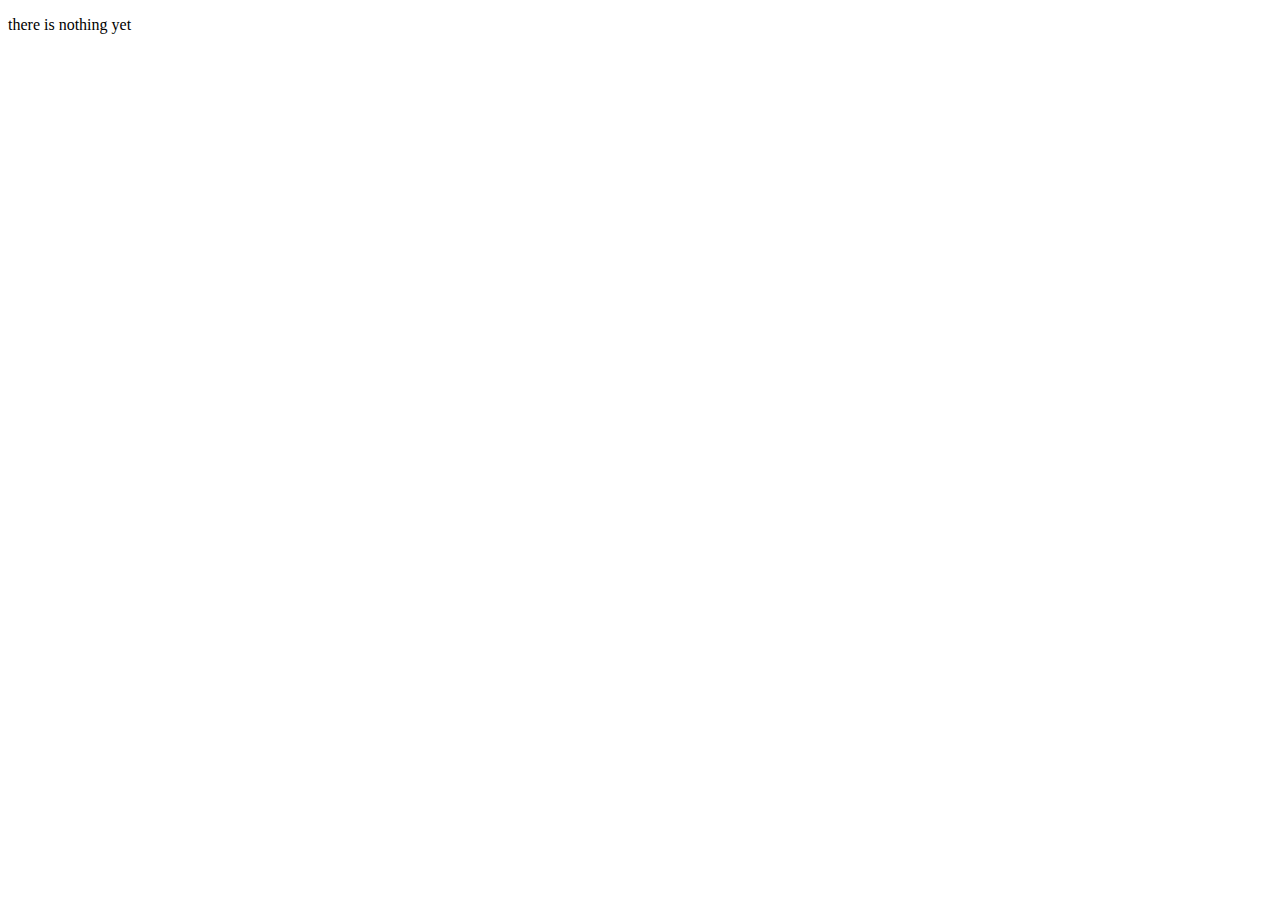
==== index.html @ 6441d5ab "added index.html" ====
<!DOCTYPE html>
<html lang="en">
<head>
    <meta charset="UTF-8">
    <meta name="viewport" content="width=device-width, initial-scale=1.0">
    <title>Hi, I'm Katarni</title>
</head>
<body>
    <p>there is nothing yet</p>
</body>
</html>
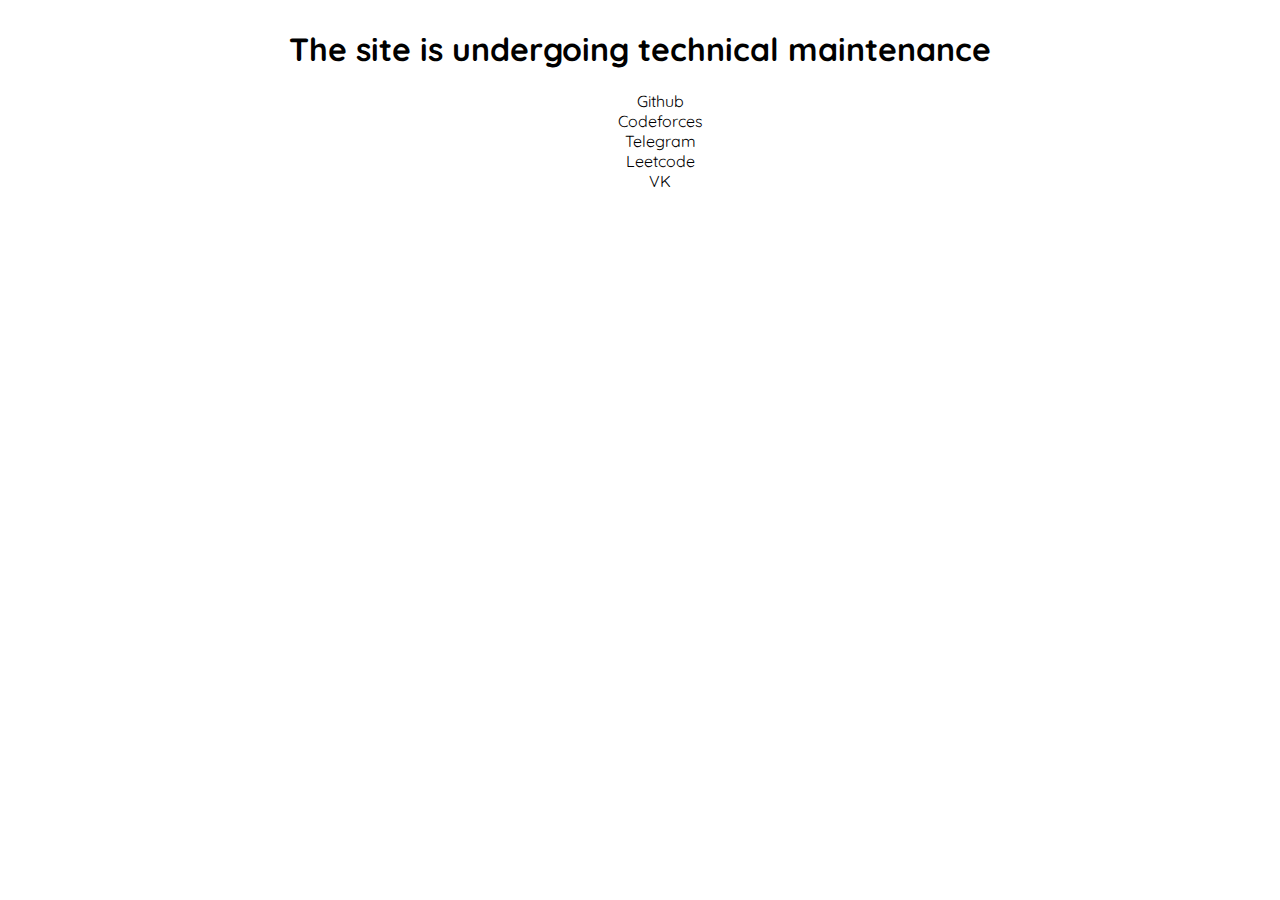
==== commit 3f639ce8: "temp site" ====
--- a/index.html
+++ b/index.html
@@ -4,8 +4,22 @@
     <meta charset="UTF-8">
     <meta name="viewport" content="width=device-width, initial-scale=1.0">
     <title>Hi, I'm Katarni</title>
+    <link rel="preconnect" href="https://fonts.googleapis.com">
+    <link rel="preconnect" href="https://fonts.gstatic.com" crossorigin>
+    <link href="https://fonts.googleapis.com/css2?family=Quicksand:wght@300..700&display=swap" rel="stylesheet">
+    <link rel="stylesheet" href="style.css">
 </head>
 <body>
-    <p>there is nothing yet</p>
+    <main>
+        <h1 id="title-text">The site is undergoing technical maintenance</h1>
+
+        <ul>
+            <li class="link-li"><a class="link-text" href="https://github.com/Katarni">Github</a></li>
+            <li class="link-li"><a class="link-text" href="https://codeforces.com/profile/Katarni">Codeforces</a></li>
+            <li class="link-li"><a class="link-text" href="https://t.me/Katarni">Telegram</a></li>
+            <li class="link-li"><a class="link-text" href="https://leetcode.com/u/katarni/">Leetcode</a></li>
+            <li class="link-li"><a class="link-text" href="https://vk.com/katarni">VK</a></li>
+        </ul>
+    </main>
 </body>
 </html>--- a/style.css
+++ b/style.css
@@ -0,0 +1,25 @@
+body {
+    display: flex;
+    align-items: center;
+    justify-content: center;
+}
+
+#title-text {
+    text-align: center;
+    font-family: "Quicksand", sans-serif;
+    font-optical-sizing: auto;
+    font-style: normal;
+}
+
+.link-li {
+    list-style: none;
+    text-align: center;
+}
+
+.link-text {
+    text-decoration: none;
+    font-family: "Quicksand", sans-serif;
+    font-optical-sizing: auto;
+    font-style: normal;
+    color: black;
+}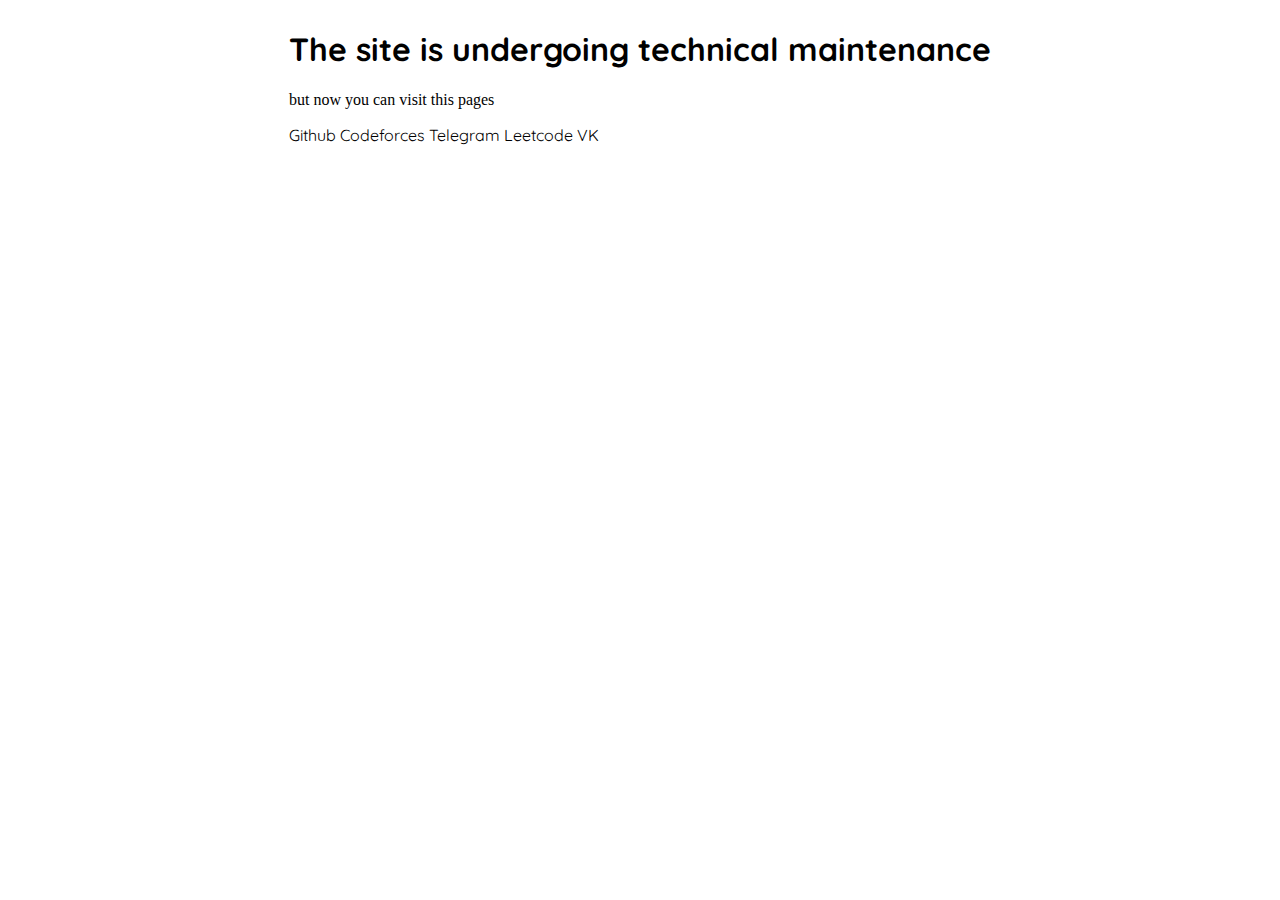
==== commit 4caac896: "added favicon" ====
--- a/index.html
+++ b/index.html
@@ -8,18 +8,19 @@
     <link rel="preconnect" href="https://fonts.gstatic.com" crossorigin>
     <link href="https://fonts.googleapis.com/css2?family=Quicksand:wght@300..700&display=swap" rel="stylesheet">
     <link rel="stylesheet" href="style.css">
+    <link rel="icon" type="image/x-icon" href="img/favicon.ico">
 </head>
 <body>
     <main>
         <h1 id="title-text">The site is undergoing technical maintenance</h1>
 
-        <ul>
-            <li class="link-li"><a class="link-text" href="https://github.com/Katarni">Github</a></li>
-            <li class="link-li"><a class="link-text" href="https://codeforces.com/profile/Katarni">Codeforces</a></li>
-            <li class="link-li"><a class="link-text" href="https://t.me/Katarni">Telegram</a></li>
-            <li class="link-li"><a class="link-text" href="https://leetcode.com/u/katarni/">Leetcode</a></li>
-            <li class="link-li"><a class="link-text" href="https://vk.com/katarni">VK</a></li>
-        </ul>
+        <p id="visit-pages-text">but now you can visit this pages</p>
+
+        <a class="link-text" href="https://github.com/Katarni">Github</a>
+        <a class="link-text" href="https://codeforces.com/profile/Katarni">Codeforces</a>
+        <a class="link-text" href="https://t.me/Katarni">Telegram</a>
+        <a class="link-text" href="https://leetcode.com/u/katarni/">Leetcode</a>
+        <a class="link-text" href="https://vk.com/katarni">VK</a>
     </main>
 </body>
 </html>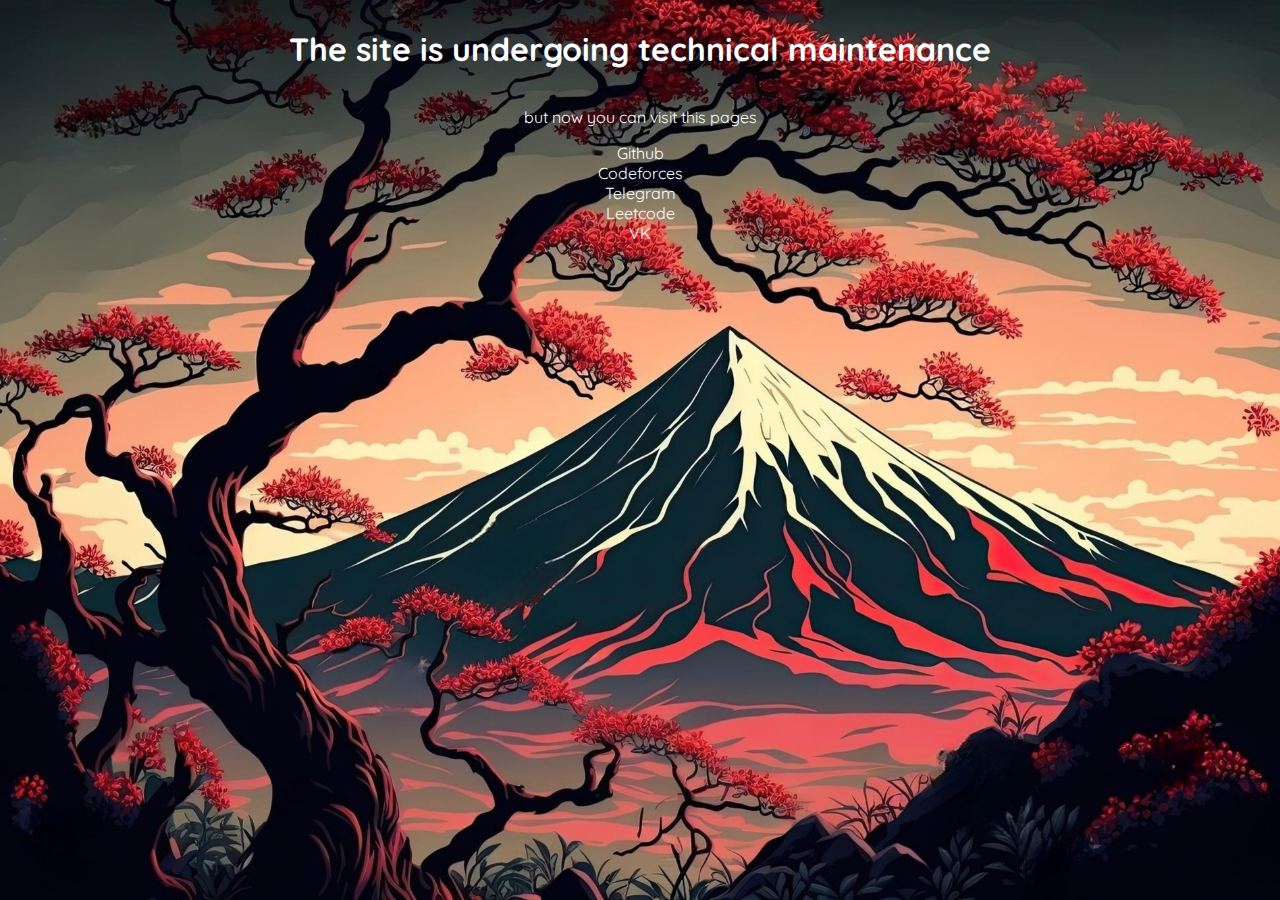
==== commit 07d0d67d: "added background" ====
--- a/index.html
+++ b/index.html
@@ -12,9 +12,13 @@
 </head>
 <body>
     <main>
-        <h1 id="title-text">The site is undergoing technical maintenance</h1>
+        <div class="text-holder">
+            <h1 id="title-text">The site is undergoing technical maintenance</h1>
+        </div>
 
-        <p id="visit-pages-text">but now you can visit this pages</p>
+        <div class="text-holder">
+            <p id="visit-pages-text">but now you can visit this pages</p>
+        </div>
 
         <a class="link-text" href="https://github.com/Katarni">Github</a>
         <a class="link-text" href="https://codeforces.com/profile/Katarni">Codeforces</a>
--- a/style.css
+++ b/style.css
@@ -1,25 +1,30 @@
 body {
+    font-family: "Quicksand", sans-serif;
+    font-optical-sizing: auto;
+    font-style: normal;
+    color: white;
+
+    background: url(img/back.jpg) no-repeat center center fixed;
+    background-size: cover;
+}
+
+main {
     display: flex;
+    flex-direction: column;
     align-items: center;
     justify-content: center;
 }
 
-#title-text {
-    text-align: center;
-    font-family: "Quicksand", sans-serif;
-    font-optical-sizing: auto;
-    font-style: normal;
+.text-holder {
+    height: fit-content;
 }
 
-.link-li {
-    list-style: none;
+#title-text, #visit-pages-text {
     text-align: center;
 }
 
 .link-text {
     text-decoration: none;
-    font-family: "Quicksand", sans-serif;
-    font-optical-sizing: auto;
-    font-style: normal;
-    color: black;
-}+    text-align: center;
+    color: white;
+}
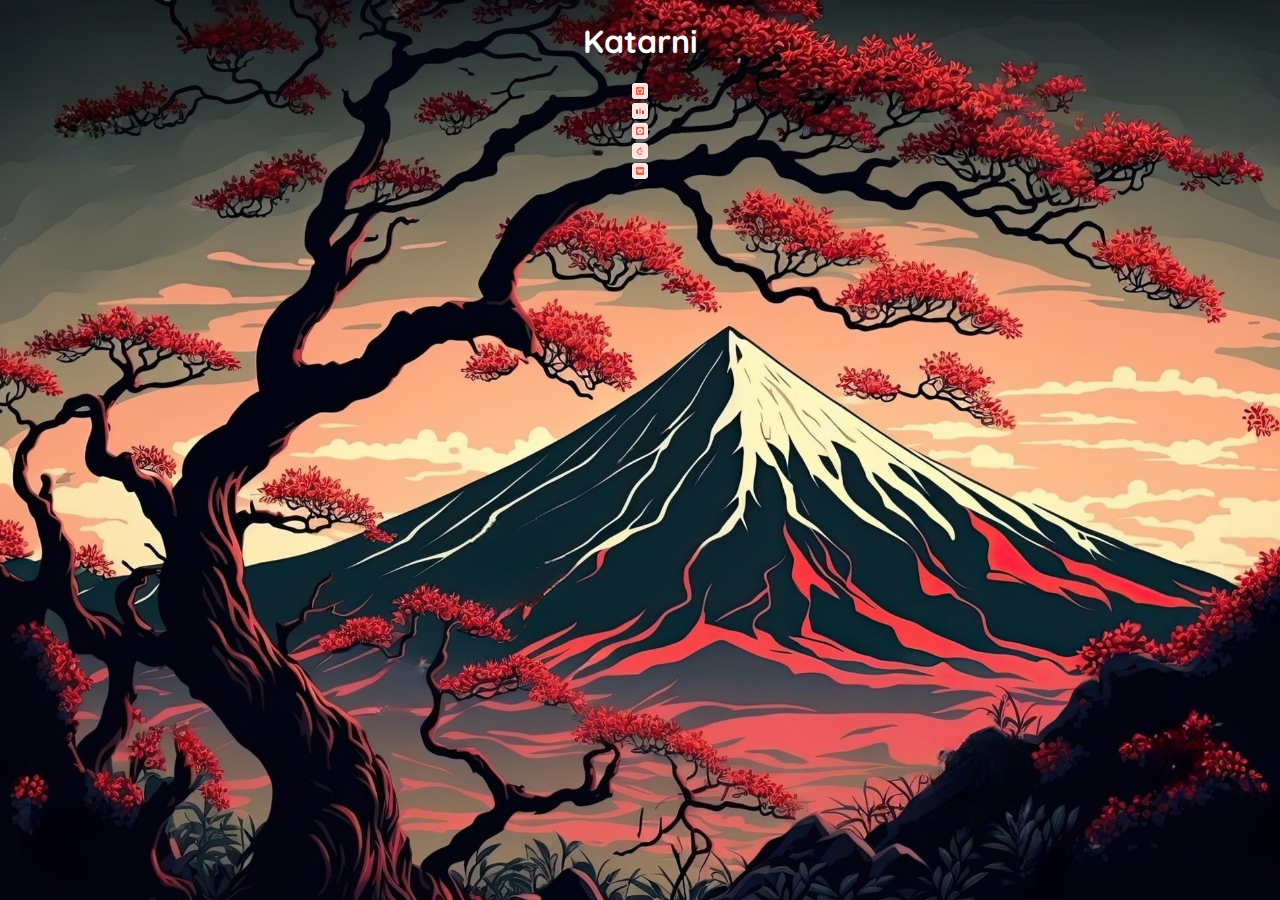
==== commit 04ad54a3: "icons changed" ====
--- a/index.html
+++ b/index.html
@@ -11,20 +11,36 @@
     <link rel="icon" type="image/x-icon" href="img/favicon.ico">
 </head>
 <body>
+    <header>
+        <h1 id="title-text">Katarni</h1>
+    </header>
+
     <main>
-        <div class="text-holder">
-            <h1 id="title-text">The site is undergoing technical maintenance</h1>
+        <div class="link-holder">
+            <a class="link-text" href="https://github.com/Katarni">
+                <img src="img/github-icon.svg" alt="Github" class="link-icon">
+            </a>
+
+            <a class="link-text" href="https://codeforces.com/profile/Katarni">
+                <img src="img/codeforces-icon.svg" alt="Codeforces" class="link-icon">
+            </a>
+
+            <a class="link-text" href="https://t.me/Katarni">
+                <img src="img/telegram-icon.svg" alt="Telegram" class="link-icon">
+            </a>
+
+            <a class="link-text" href="https://leetcode.com/u/katarni/">
+                <img src="img/leetcode-icon.svg" alt="Leetcode" class="link-icon">
+            </a>
+
+            <a class="link-text" href="https://vk.com/katarni">
+                <img src="img/vk-icon.svg" alt="VK" class="link-icon">
+            </a>
         </div>
+    </main>
 
-        <div class="text-holder">
-            <p id="visit-pages-text">but now you can visit this pages</p>
-        </div>
+    <footer>
 
-        <a class="link-text" href="https://github.com/Katarni">Github</a>
-        <a class="link-text" href="https://codeforces.com/profile/Katarni">Codeforces</a>
-        <a class="link-text" href="https://t.me/Katarni">Telegram</a>
-        <a class="link-text" href="https://leetcode.com/u/katarni/">Leetcode</a>
-        <a class="link-text" href="https://vk.com/katarni">VK</a>
-    </main>
+    </footer>
 </body>
 </html>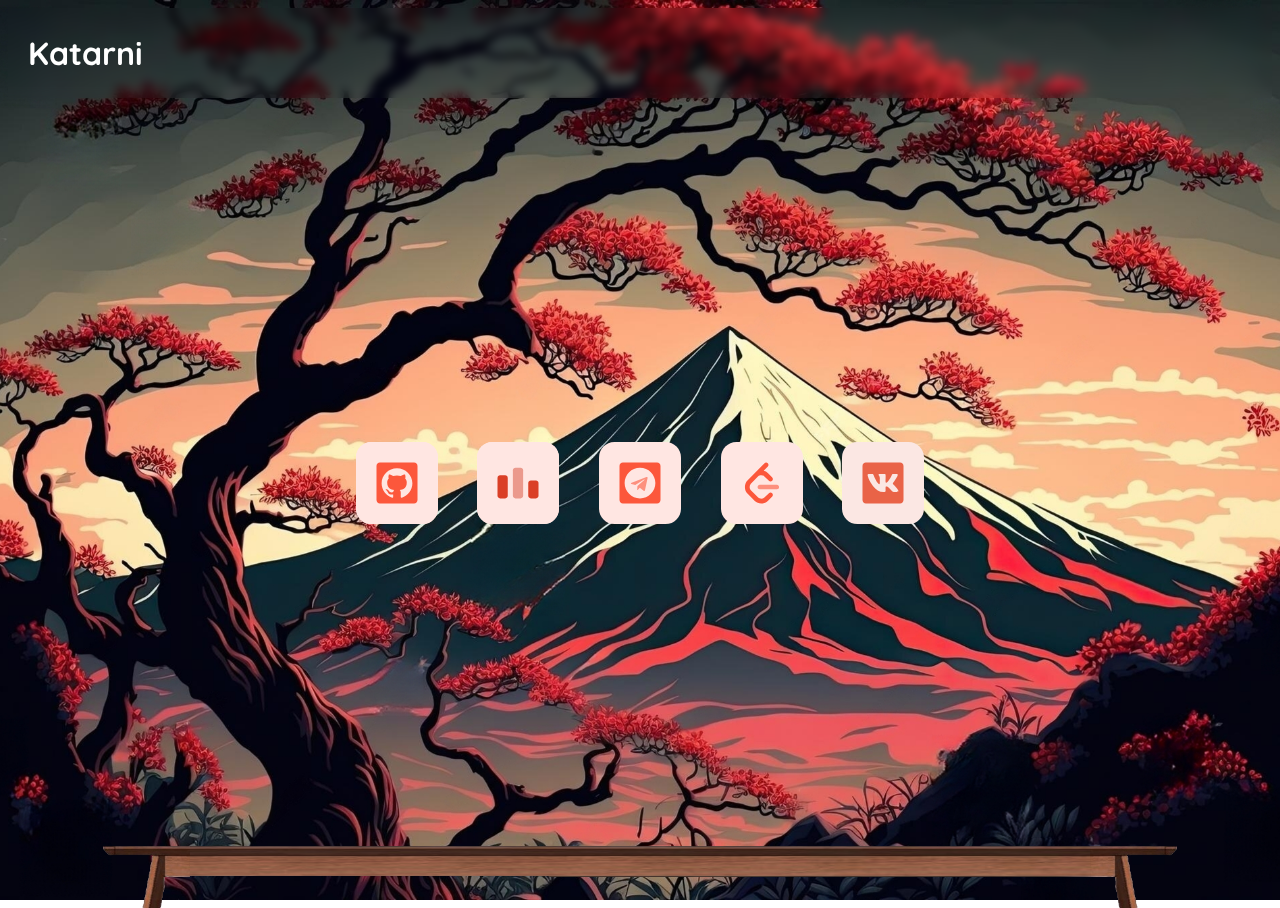
==== commit c8901925: "added bottom table" ====
--- a/index.html
+++ b/index.html
@@ -40,7 +40,9 @@
     </main>
 
     <footer>
-
+        <img class="table" id="table-left" src="img/table-left.png">
+        <img class="table" id="table-center" src="img/table-center.png">
+        <img class="table" id="teble-right" src="img/table-right.png">
     </footer>
 </body>
 </html>--- a/style.css
+++ b/style.css
@@ -1,4 +1,12 @@
+html {
+    height: 100%;
+    padding: 0px;
+    margin: 0px;
+}
+
 body {
+    min-height: 100%;
+
     font-family: "Quicksand", sans-serif;
     font-optical-sizing: auto;
     font-style: normal;
@@ -8,23 +16,116 @@
     background-size: cover;
 }
 
+header {
+    display: flex;
+    justify-content: start;
+    align-items: center;
+
+    backdrop-filter: blur(5px);
+    padding-left: 20px;
+
+    height: 10vh;
+}
+
 main {
     display: flex;
     flex-direction: column;
     align-items: center;
     justify-content: center;
+
+    height: 74vh;
+    margin-top: 6vh;
 }
 
-.text-holder {
-    height: fit-content;
-}
-
-#title-text, #visit-pages-text {
+#title-text {
     text-align: center;
 }
 
-.link-text {
-    text-decoration: none;
-    text-align: center;
-    color: white;
+@media screen and (min-width: 1350px) {
+    #table-center {
+        width: 120vh;
+    }
 }
+
+@media screen and (min-width: 1200px) {
+    .link-holder {
+        display: flex;
+        width: 45%;
+        justify-content: space-between;
+    }
+
+    .link-icon {
+        width: 82px;
+        height: auto;
+    }
+
+    #table-center {
+        width: 100vh;
+    }
+}
+
+@media screen and (max-width: 1200px) and (min-width: 600px) {
+    .link-holder {
+        display: flex;
+        width: 60%;
+        justify-content: space-between;
+    }
+
+    .link-icon {
+        width: 72px;
+        height: auto;
+    }
+
+    #table-center {
+        width: 80vh;
+    }
+}
+
+@media screen and (max-width: 600px) {
+    .link-holder {
+        display: flex;
+        width: 85%;
+        justify-content: space-between;
+    }
+
+    .link-icon {
+        width: 60px;
+        height: auto;
+    }
+}
+
+@media screen and (max-width: 550px) {
+    #table-center {
+        width: 30vh;
+    }
+}
+
+@media screen and (max-width: 450px) {
+    #table-center {
+        width: 24vh;
+    }
+}
+
+footer {
+    display: flex;
+    justify-content: center;
+    align-items: flex-end;
+
+    height: 7vh;
+    margin-top: 3vh;
+}
+
+.table {
+    padding: 0px;
+    margin: 0px;
+
+    height: 7vh;
+}
+
+#table-left {
+    margin-left: 2vh;
+}
+
+#teble-right {
+    margin-right: 2vh;
+}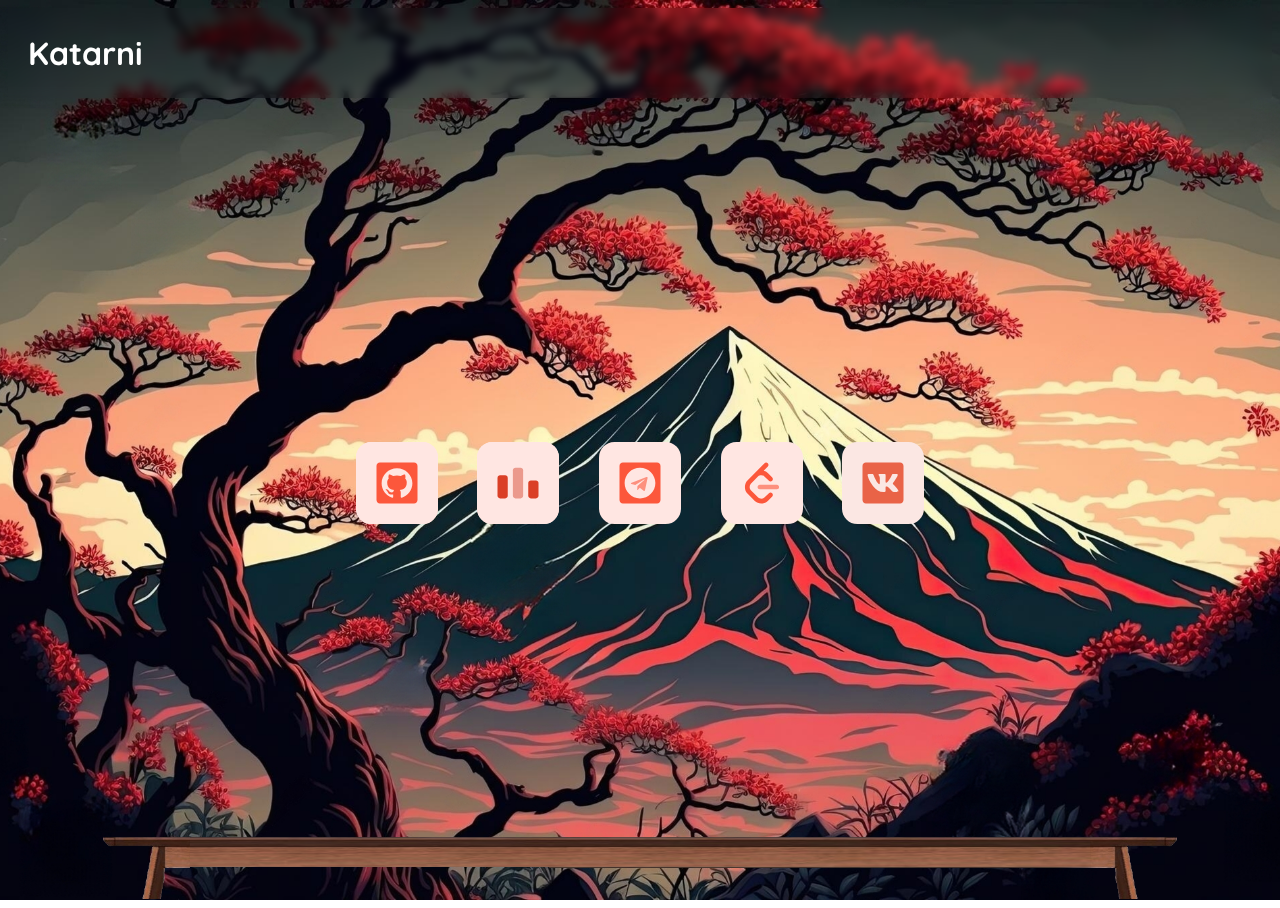
==== commit 3f694055: "little changes" ====
--- a/index.html
+++ b/index.html
@@ -40,9 +40,9 @@
     </main>
 
     <footer>
-        <img class="table" id="table-left" src="img/table-left.png">
-        <img class="table" id="table-center" src="img/table-center.png">
-        <img class="table" id="teble-right" src="img/table-right.png">
+        <img class="table" id="table-left" alt="table" src="img/table-left.png">
+        <img class="table" id="table-center" alt="table" src="img/table-center.png">
+        <img class="table" id="table-right" alt="table" src="img/table-right.png">
     </footer>
 </body>
 </html>--- a/style.css
+++ b/style.css
@@ -1,7 +1,7 @@
 html {
     height: 100%;
-    padding: 0px;
-    margin: 0px;
+    padding: 0;
+    margin: 0;
 }
 
 body {
@@ -112,12 +112,12 @@
     align-items: flex-end;
 
     height: 7vh;
-    margin-top: 3vh;
+    margin-top: 2vh;
 }
 
 .table {
-    padding: 0px;
-    margin: 0px;
+    padding: 0;
+    margin: 0;
 
     height: 7vh;
 }
@@ -126,6 +126,6 @@
     margin-left: 2vh;
 }
 
-#teble-right {
+#table-right {
     margin-right: 2vh;
 }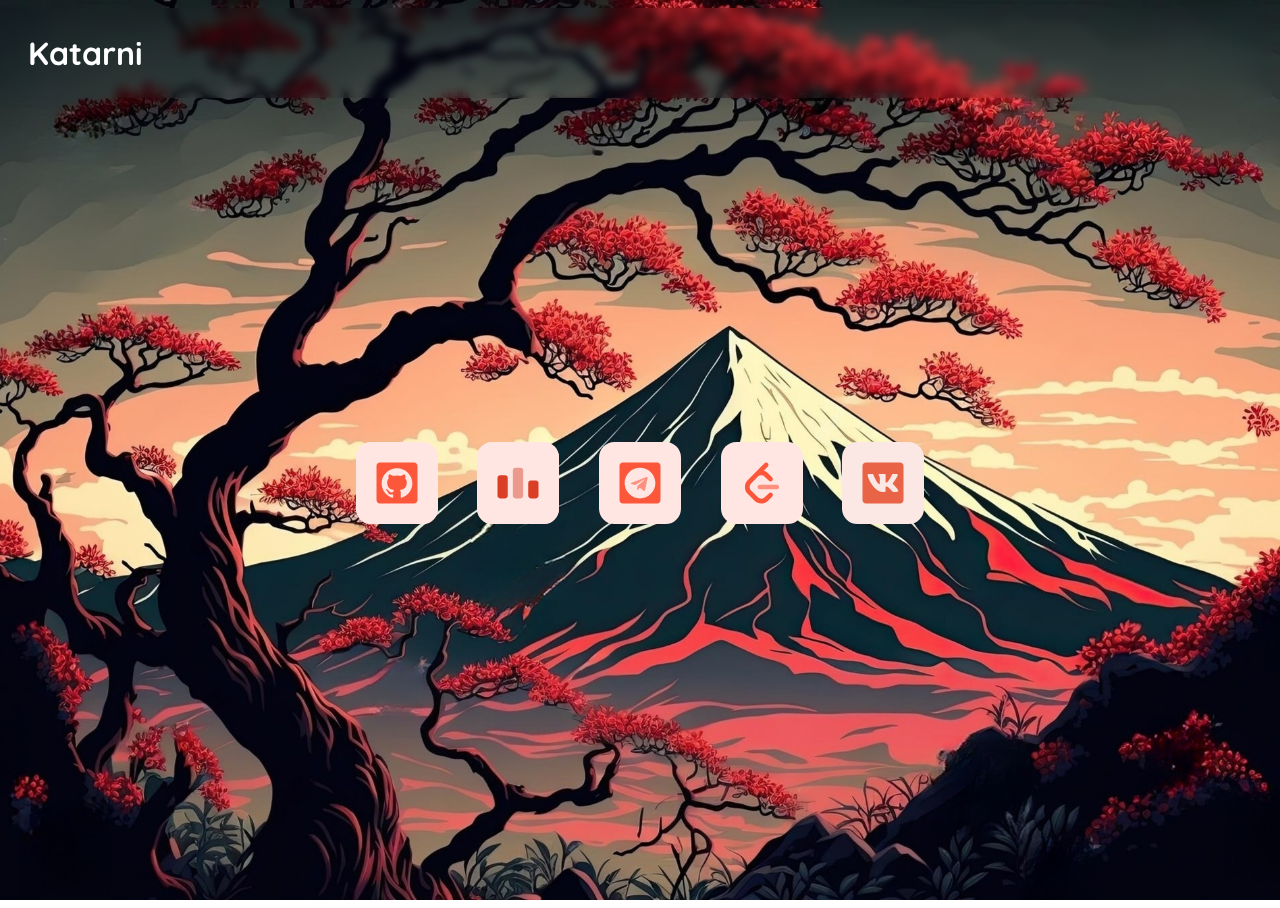
==== commit 3612c95a: "table removed" ====
--- a/index.html
+++ b/index.html
@@ -39,10 +39,10 @@
         </div>
     </main>
 
-    <footer>
+    <!-- <footer>
         <img class="table" id="table-left" alt="table" src="img/table-left.png">
         <img class="table" id="table-center" alt="table" src="img/table-center.png">
         <img class="table" id="table-right" alt="table" src="img/table-right.png">
-    </footer>
+    </footer> -->
 </body>
 </html>